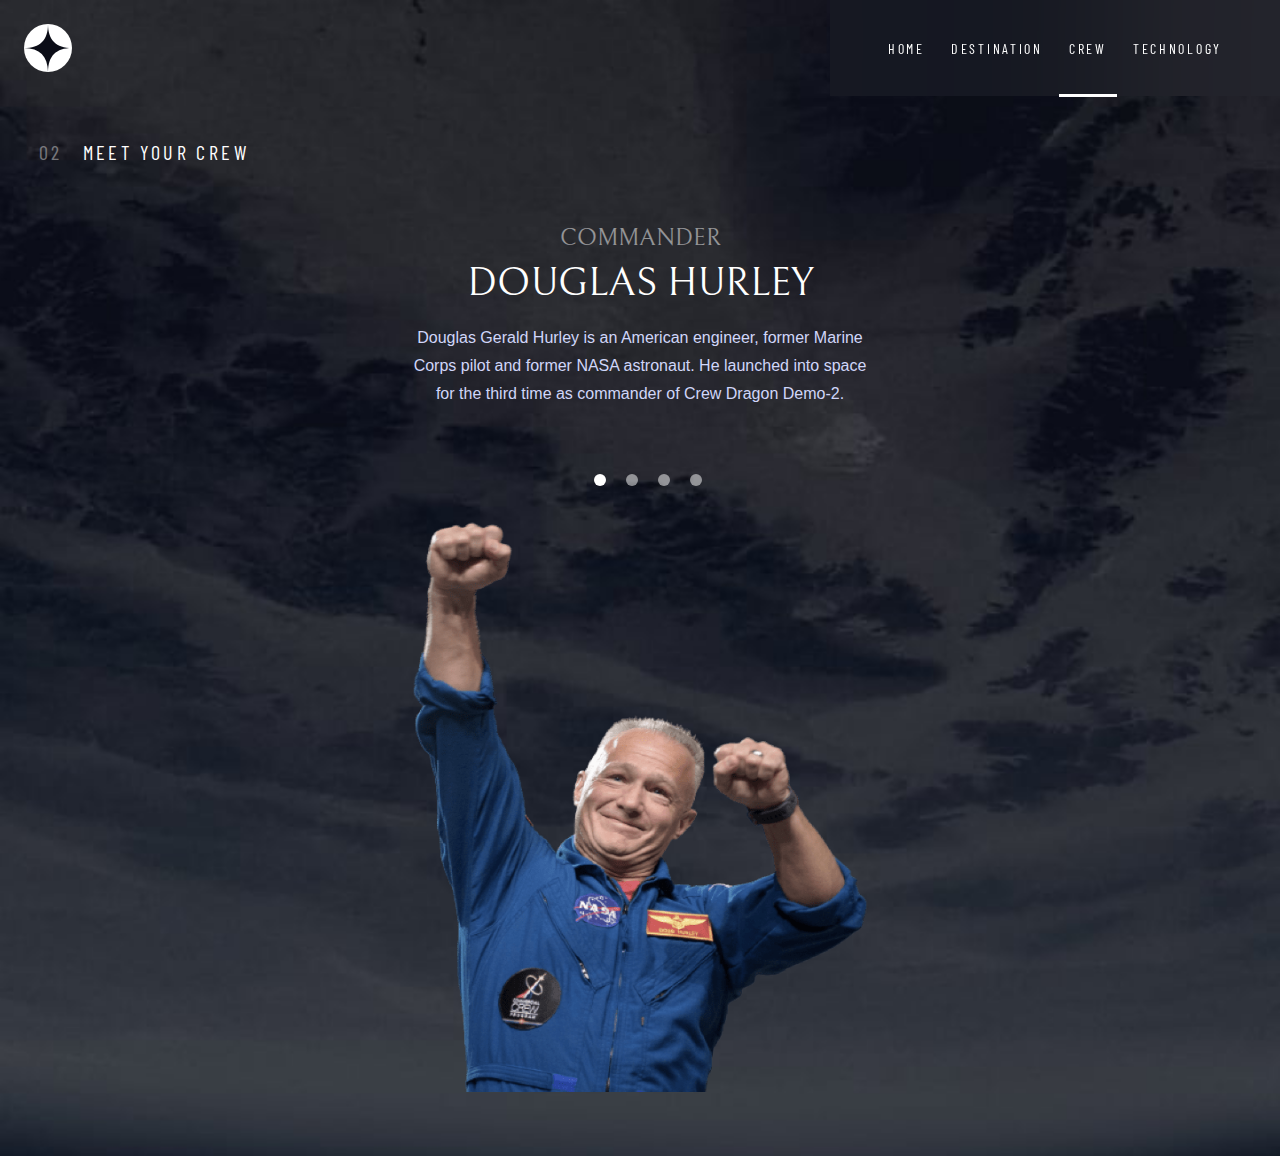
==== html/crew.html @ 9c1eed79 "tablet-finalizado" ====
<!DOCTYPE html>
<html lang="en">
  <head>
    <meta charset="UTF-8" />
    <meta name="viewport" content="width=device-width, initial-scale=1.0" />

    <link
      rel="icon"
      type="image/png"
      sizes="32x32"
      href="../assets/shared/logo.svg"
    />

    <link rel="stylesheet" href="../css/menu.css" />
    <link rel="stylesheet" href="../css/reset.css" />
    <link rel="stylesheet" href="../css/default.css" />
    <link rel="stylesheet" href="../css/crew.css" />

    <title>Space tourism | Crew</title>
  </head>
  <body>
    <header>
      <figure class="icon">
        <a href="#">
          <img src="../assets/shared/logo.svg" alt="#" />
        </a>
      </figure>
      <figure class="hamburguer-button">
        <img src="../assets/shared/icon-hamburger.svg" alt="#" />
      </figure>
      <nav id="menu" class="menu-desktop">
        <figure class="close">
          <img src="../assets/shared/icon-close.svg" alt="#" />
        </figure>
        <ul>
          <li>
            <a href="../index.html"><span>00</span> Home</a>
          </li>
          <li>
            <a href="../html/destination.html"><span>01</span> Destination</a>
          </li>
          <li>
            <a class="active" href="#"><span>02</span> Crew</a>
          </li>
          <li>
            <a href="../html/technology.html"><span>03</span> Technology </a>
          </li>
        </ul>
      </nav>
    </header>
    <main>
      <h1><span>02</span>meet your crew</h1>
      <div class="crew">
        <div class="img-container">
          <div class="img"></div>
          <div class="swap"></div>
        </div>
        <div class="description"></div>
      </div>
    </main>
    <script src="../js/menu.js"></script>
    <script src="../js/crew.js"></script>
  </body>
</html>
---- css/menu.css ----
:root {
  --subtitle-color: #fff;
  --text-color: #d0d6f9;
}

header {
  display: flex;
  align-items: center;
  justify-content: space-between;
  padding: 24px;
}
.hamburguer-button {
  cursor: pointer;
}

.close {
  position: absolute;
  top: 32px;
  right: 24px;
  cursor: pointer;
}

nav {
  display: none;
}
.open-menu {
  display: block;
  position: absolute;
  top: 0;
  right: 0;
  bottom: 0;
  background: rgba(255, 255, 255, 0.04);
  backdrop-filter: blur(81.5485px);
  padding-right: 95px;
  padding-left: 32px;
  z-index: 9999;
  animation: anim 1s;
  transition: 1s;
}

#menu ul {
  margin-top: 118px;
  width: 100%;
}

#menu ul li {
  margin-bottom: 32px;
  font: 400 1rem 'Barlow Condensed', sans-serif;
  text-transform: uppercase;
  display: flex;
  flex-wrap: nowrap;
}

#menu ul li a {
  color: var(--subtitle-color);
  letter-spacing: 2.7px;
  padding: 8px;
}

#menu ul li span {
  font-weight: bold;
}

@media (min-width: 600px) {
  header .open-menu {
    display: none;
  }

  header .menu-desktop {
    position: absolute;
    top: 0;
    right: 0;
    display: flex;
    min-width: 450px;
    height: 96px;
    padding: 0 48px;
    background: rgba(255, 255, 255, 0.04);
    backdrop-filter: blur(81.5485px);
    z-index: 9999;
  }
  #menu ul {
    margin-top: 0;
    display: flex;
    align-items: center;
    justify-content: space-between;
  }

  #menu ul li {
    margin: 0;
    font-size: 0.875rem;
  }

  #menu ul li a {
    position: relative;
    padding: 40px 10px;
  }

  #menu ul li a::before {
    content: '';
    position: absolute;
    left: 0;
    bottom: 0;
    width: 100%;
    height: 3px;
  }

  #menu ul li a:hover::before {
    background-color: #fff;
    opacity: 0.5;
  }

  #menu ul .active {
    position: relative;
  }

  #menu ul .active::after {
    content: '';
    position: absolute;
    left: 0;
    bottom: 0;
    width: 100%;
    height: 3px;
    background-color: #fff;
  }

  #menu ul li a span {
    display: none;
  }
  .close {
    display: none;
  }

  .hamburguer-button {
    display: none;
  }
}
---- css/default.css ----
@import url('https://fonts.googleapis.com/css2?family=Barlow+Condensed&family=Bellefair&family=Rubik:wght@300;400;500&display=swap');

:root {
  --subtitle-color: #fff;
  --text-color: #d0d6f9;
}

body {
  max-width: 100%;
  min-height: 100vh;
}

main {
  text-align: center;
  overflow-x: hidden;
}
h1 {
  font: 400 1.1875rem 'Barlow Condensed', sans-serif;
  color: var(--subtitle-color);
  letter-spacing: 2.7px;
  text-transform: uppercase;
  margin: 24px auto;
  text-align: center;
}
h1 span {
  color: var(--subtitle-color);
  opacity: 0.4;
  margin-right: 20px;
}

@media (min-width: 500px) {
  h1 {
    margin-top: 40px;
    margin-left: 39px;
    text-align: left;
    font-size: 1.25rem;
    letter-spacing: 3.37px;
    line-height: 24px;
  }
}
---- css/crew.css ----
@import url('https://fonts.googleapis.com/css2?family=Barlow+Condensed&family=Bellefair&family=Rubik:wght@300;400;500&display=swap');

:root {
  --subtitle-color: #fff;
  --text-color: #d0d6f9;
}

body {
  background: url('../assets/crew/background-crew-mobile.jpg');
  background-size: cover;
}

.crew {
  display: flex;
  align-items: center;
  flex-direction: column;
  margin-top: 32px;
}

.img figure {
  position: relative;
  width: 327px;
  display: inline-block;
  align-items: center;
  border-image-slice: fill;
  align-items: center;
}

.img figure::before {
  position: absolute;
  content: '';
  left: 0;
  bottom: 2.5px;
  width: 100%;
  height: 1px;
  background-color: var(--subtitle-color);
  opacity: 0.5;
}

.img img {
  margin: 0 auto;
  max-width: 200px;
  height: 220px;
}

.swap {
  margin: 32px auto;
}

.swap a {
  margin-left: 16px;
  opacity: 0.5;
}

.swap a:hover {
  cursor: pointer;
  opacity: 0.7;
}

.swap .active {
  opacity: 1;
}

.description {
  margin: 0 24px;
  padding-bottom: 32px;
}

.description .role {
  margin-bottom: 8px;
  font: 400 1rem 'Bellefair', sans-serif;
  text-transform: uppercase;
  line-height: 18px;
  color: var(--subtitle-color);
  opacity: 0.5;
}

.description .name {
  font: 400 1.5rem 'Bellefair', sans-serif;
  text-transform: uppercase;
  color: var(--subtitle-color);
  line-height: 28px;
  margin-bottom: 18px;
}

.description .bio {
  font: 0.9375rem 'Barlow', sans-serif;
  color: var(--text-color);
  line-height: 25px;
  width: 327px;
}

@media (min-width: 500px) {
  body {
    max-width: 100%;
    min-height: 100vh;
    background: url('../assets/crew/background-crew-tablet.jpg');
    background-size: cover;
  }

  .crew {
    flex-direction: column-reverse;
    width: 460px;
    margin: 60px auto;
  }

  .description .role {
    font-size: 1.5rem;
    line-height: 28px;
  }

  .description .name {
    font-size: 2.5rem;
    line-height: 46px;
  }

  .description .bio {
    font-size: 1rem;
    line-height: 28px;
    width: 458px;
    height: 84px;
  }
  .img-container {
    display: flex;
    flex-direction: column-reverse;
  }

  .img figure {
    width: 456px;
    height: 570px;
  }

  .img img {
    min-width: 100%;
    height: 100%;
  }
  .img figure::before {
    display: none;
  }
}
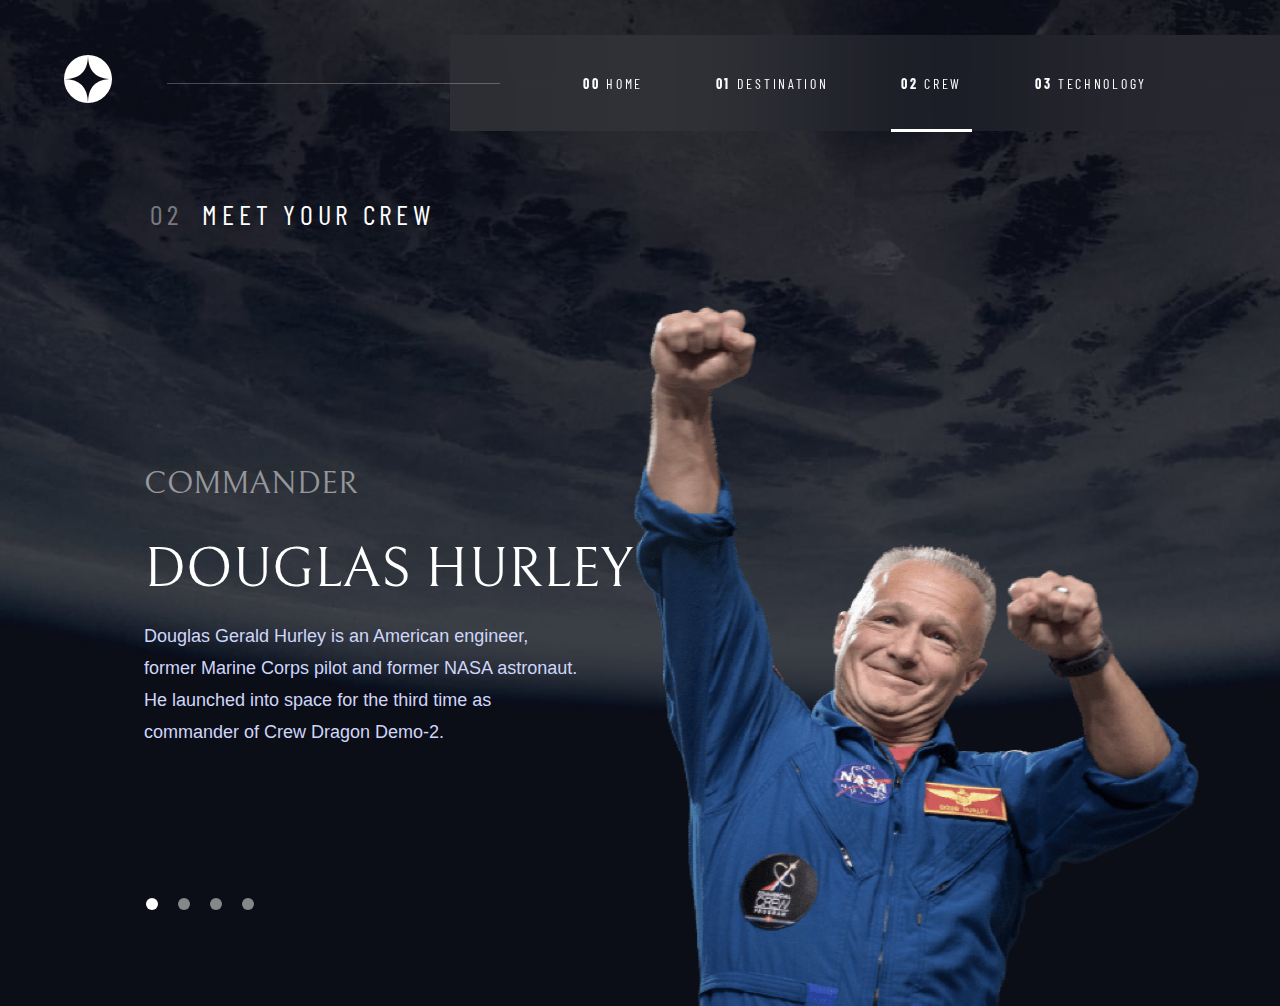
==== commit 08549f94: "projeto finalizado" ====
--- a/html/crew.html
+++ b/html/crew.html
@@ -28,11 +28,13 @@
       <figure class="hamburguer-button">
         <img src="../assets/shared/icon-hamburger.svg" alt="#" />
       </figure>
+      <div class="line"></div>
       <nav id="menu" class="menu-desktop">
         <figure class="close">
           <img src="../assets/shared/icon-close.svg" alt="#" />
         </figure>
         <ul>
+          <div class="line2"></div>
           <li>
             <a href="../index.html"><span>00</span> Home</a>
           </li>
@@ -53,9 +55,11 @@
       <div class="crew">
         <div class="img-container">
           <div class="img"></div>
+        </div>
+        <div class="desc-container">
           <div class="swap"></div>
+          <div class="description"></div>
         </div>
-        <div class="description"></div>
       </div>
     </main>
     <script src="../js/menu.js"></script>
--- a/css/menu.css
+++ b/css/menu.css
@@ -8,7 +8,15 @@
   align-items: center;
   justify-content: space-between;
   padding: 24px;
-}
+  transition: 0.2s;
+  overflow-x: hidden;
+}
+
+.line,
+.line2 {
+  display: none;
+}
+
 .hamburguer-button {
   cursor: pointer;
 }
@@ -76,7 +84,8 @@
     padding: 0 48px;
     background: rgba(255, 255, 255, 0.04);
     backdrop-filter: blur(81.5485px);
-    z-index: 9999;
+    z-index: 2;
+    transition: 0.3s;
   }
   #menu ul {
     margin-top: 0;
@@ -134,3 +143,76 @@
     display: none;
   }
 }
+
+@media (min-width: 1000px) {
+  header {
+    position: relative;
+    padding: 55px 64px;
+
+    transition: 0.3s;
+  }
+
+  .line {
+    display: block;
+    position: absolute;
+    top: 83px;
+    left: 167px;
+    width: 1900px;
+    height: 1px;
+    background-color: #fff;
+    opacity: 0.25;
+    z-index: 1;
+    transition: 1s;
+    animation: anim 1s;
+  }
+
+  @keyframes anim {
+    0% {
+      left: 1000px;
+    }
+    100% {
+      left: 167px;
+    }
+  }
+
+  .line2 {
+    display: block;
+    position: absolute;
+    left: 0;
+    width: 50px;
+    height: 1px;
+    background-color: #fff;
+    opacity: 0.25;
+    z-index: 999;
+    animation: anim2 1s;
+  }
+
+  @keyframes anim2 {
+    0% {
+      width: 0;
+    }
+    100% {
+      width: 50px;
+    }
+  }
+
+  header .menu-desktop {
+    top: 35px;
+    right: 0;
+    padding: 0 123px;
+    width: 630px;
+    transition: 0.3s;
+  }
+}
+
+@media (min-width: 1200px) {
+  header .menu-desktop {
+    width: 830px;
+    transition: 0.3s;
+  }
+
+  #menu ul li a span {
+    display: inline;
+    transition: 0.5s;
+  }
+}
--- a/css/default.css
+++ b/css/default.css
@@ -36,5 +36,25 @@
     font-size: 1.25rem;
     letter-spacing: 3.37px;
     line-height: 24px;
+    transition: 0.5s;
   }
 }
+
+@media (min-width: 1000px) {
+  h1 {
+    font-size: 1.5rem;
+    letter-spacing: 4px;
+    margin-left: 80px;
+    transition: 0.5s;
+  }
+}
+
+@media (min-width: 1200px) {
+  h1 {
+    font-size: 1.75rem;
+    letter-spacing: 4.725px;
+    margin-left: 150px;
+    margin-bottom: 90px;
+    transition: 0.5s;
+  }
+}
--- a/css/crew.css
+++ b/css/crew.css
@@ -8,6 +8,7 @@
 body {
   background: url('../assets/crew/background-crew-mobile.jpg');
   background-size: cover;
+  background-position: center;
 }
 
 .crew {
@@ -96,12 +97,18 @@
     min-height: 100vh;
     background: url('../assets/crew/background-crew-tablet.jpg');
     background-size: cover;
+    background-position: center;
   }
 
   .crew {
     flex-direction: column-reverse;
     width: 460px;
     margin: 60px auto;
+  }
+
+  .desc-container {
+    display: flex;
+    flex-direction: column-reverse;
   }
 
   .description .role {
@@ -120,10 +127,6 @@
     width: 458px;
     height: 84px;
   }
-  .img-container {
-    display: flex;
-    flex-direction: column-reverse;
-  }
 
   .img figure {
     width: 456px;
@@ -138,3 +141,74 @@
     display: none;
   }
 }
+
+@media (min-width: 1000px) {
+  body {
+    min-height: 100vh;
+    background: url('../assets/crew/background-crew-desktop.jpg');
+    background-size: cover;
+    background-position: center;
+  }
+  main {
+    position: relative;
+  }
+
+  .crew {
+    flex-direction: row-reverse;
+    align-items: flex-end;
+    justify-content: flex-end;
+    width: 100%;
+    margin-left: 60px;
+  }
+
+  .description .role {
+    text-align: left;
+    font-size: 2rem;
+    margin-bottom: 40px;
+  }
+
+  .description .name {
+    text-align: left;
+    font-size: 3.5rem;
+    line-height: 64px;
+  }
+
+  .description .bio {
+    width: 440px;
+    text-align: left;
+    font-size: 1.125rem;
+    line-height: 32px;
+  }
+
+  .swap {
+    margin-top: 160px;
+    margin-left: 10px;
+  }
+
+  .desc-container {
+    margin-top: 154px;
+  }
+
+  .img figure {
+    position: absolute;
+    bottom: 0;
+    right: 20px;
+    width: 500px;
+    height: 600px;
+  }
+}
+
+@media (min-width: 1200px) {
+  .crew {
+    margin-left: 120px;
+  }
+  .swap a {
+    width: 18px;
+    height: 18px;
+  }
+  .img figure {
+    right: 80px;
+    width: 568px;
+    height: 700px;
+  }
+}
